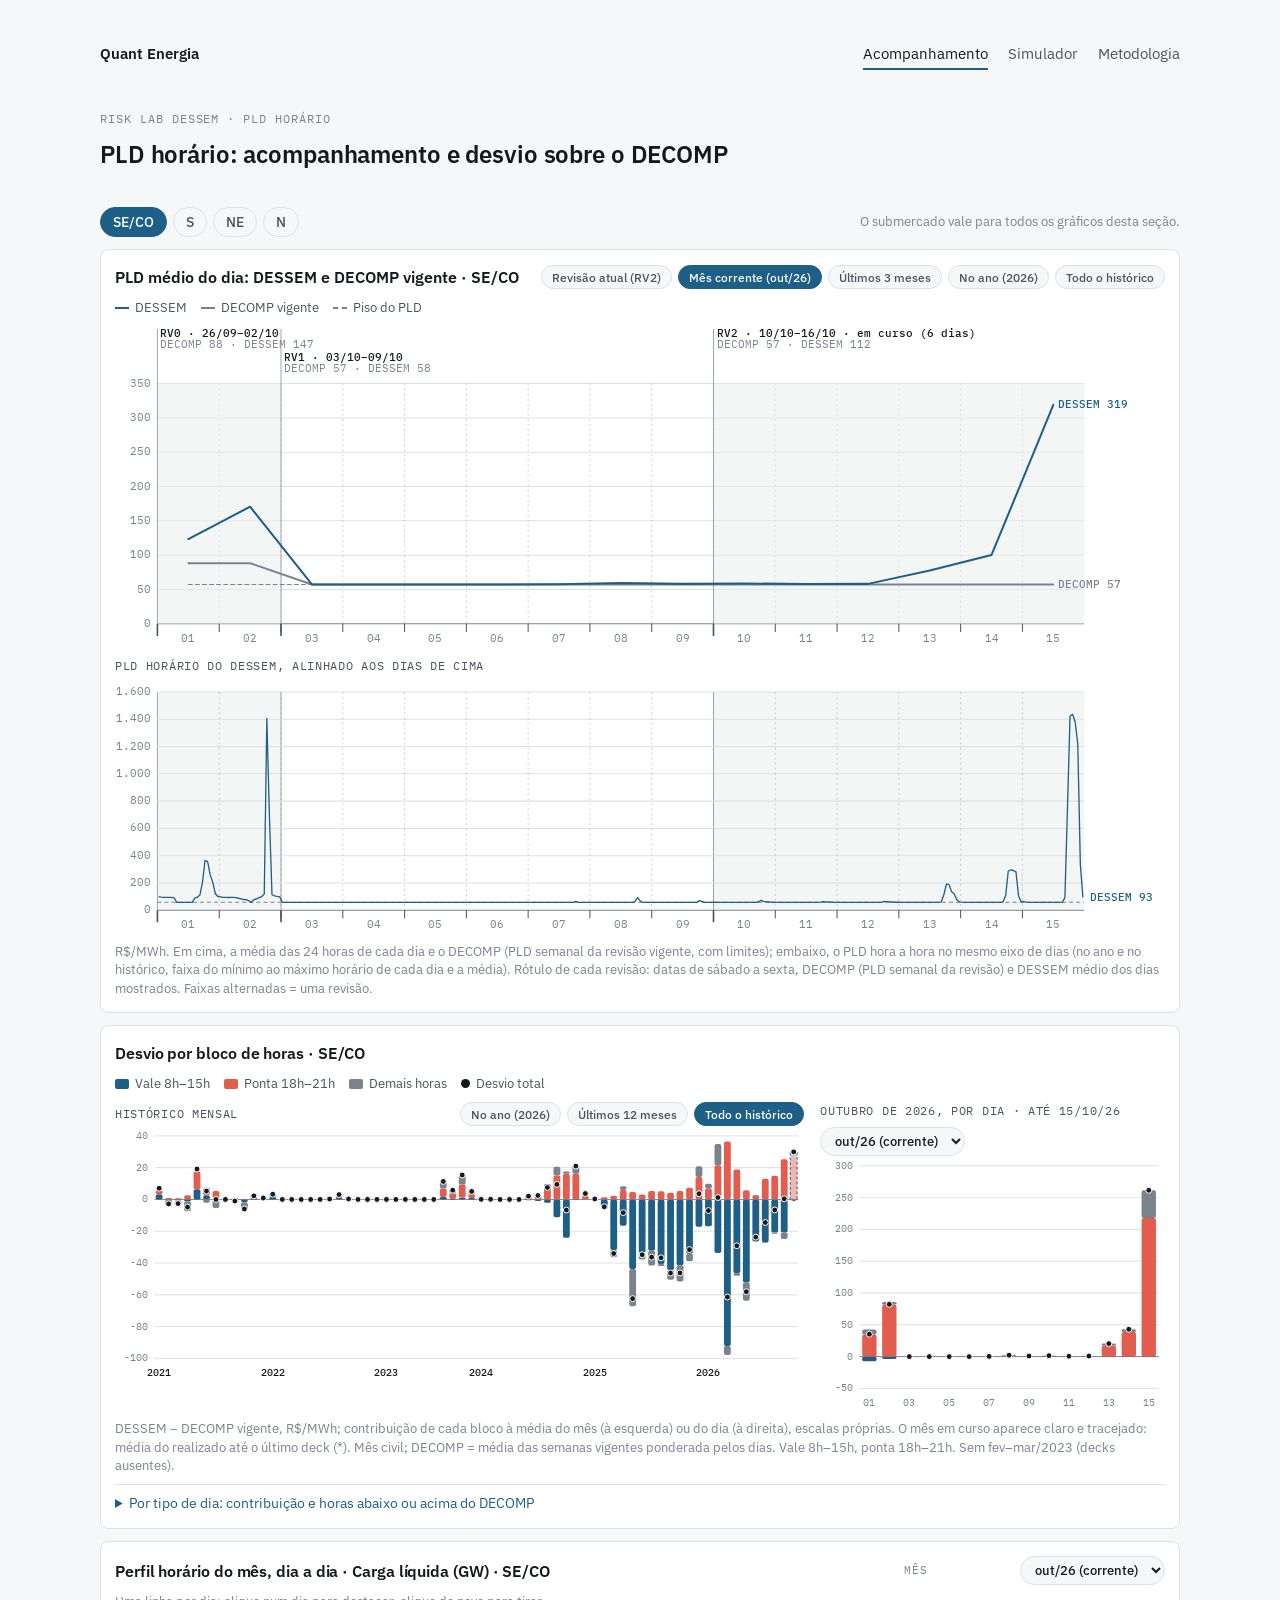
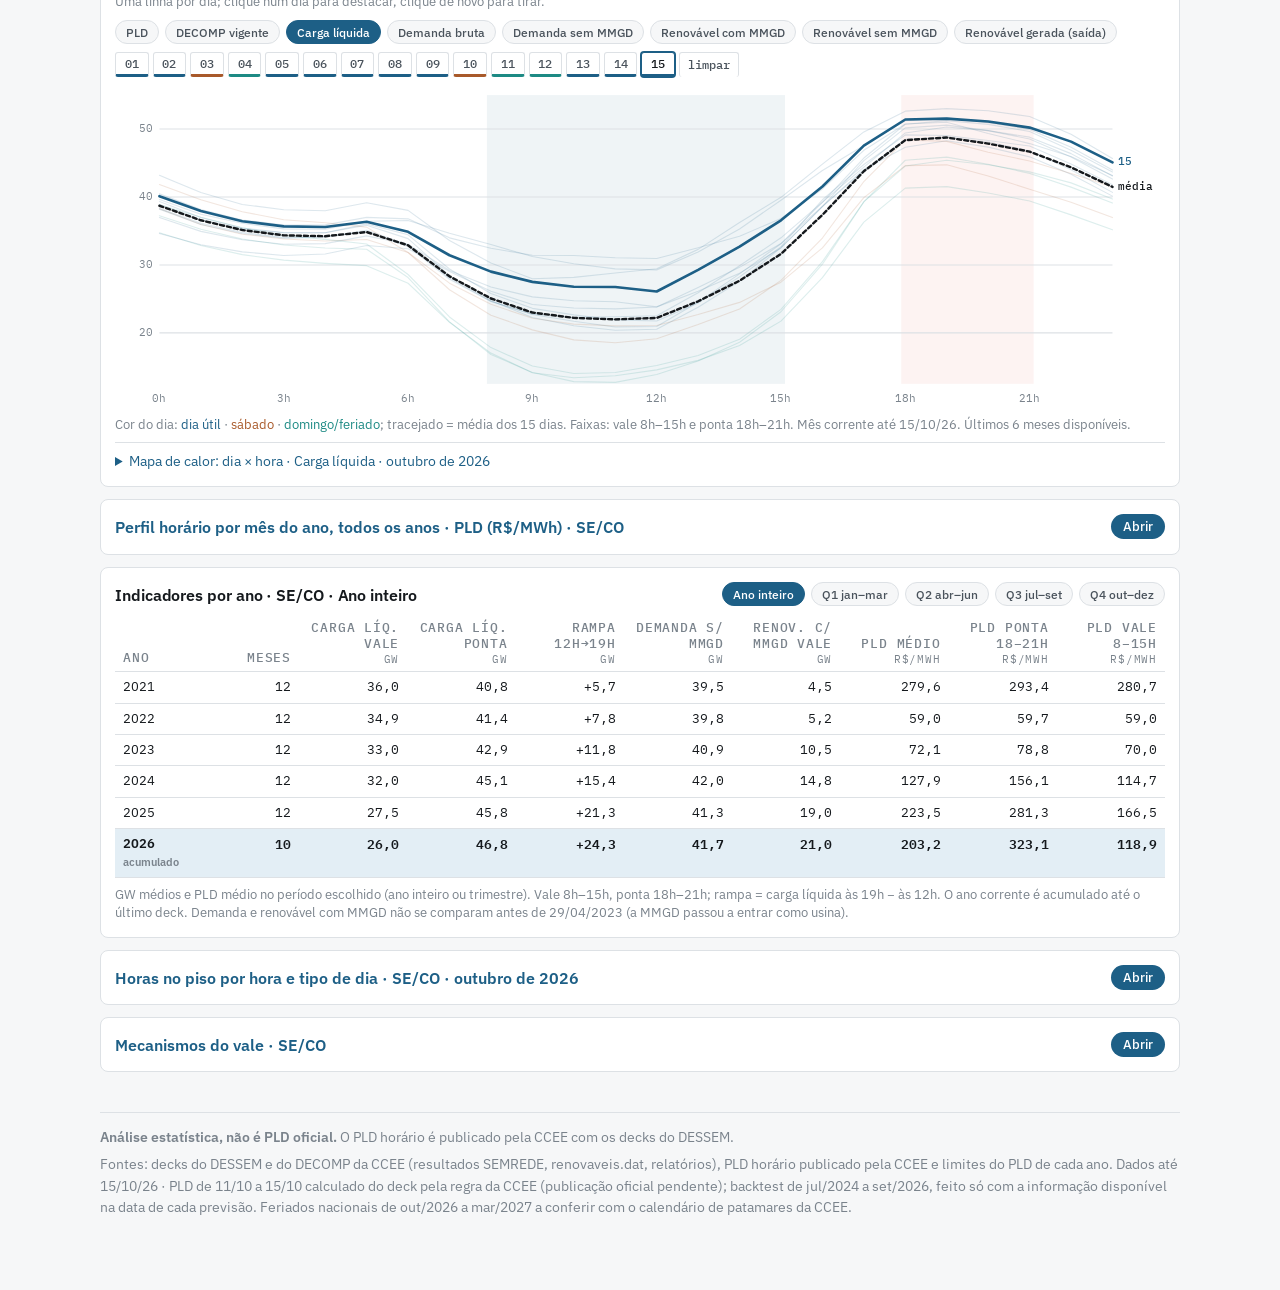
==== index.html @ acc5deb5 "Site do PLD horário: decks do DESSEM até 15/10/2026 Co-Authored-By: Claude Opus 5.5 <noreply@anthrop" ====
<!doctype html>
<html lang="pt-BR">
<head>
<meta charset="utf-8">
<meta name="viewport" content="width=device-width, initial-scale=1, viewport-fit=cover">
<title>PLD Horário: Acompanhamento</title>
<link rel="preconnect" href="https://fonts.googleapis.com">
<link rel="preconnect" href="https://fonts.gstatic.com" crossorigin>
<link rel="stylesheet" href="https://fonts.googleapis.com/css2?family=IBM+Plex+Sans:ital,wght@0,400;0,500;0,600;1,400&family=IBM+Plex+Mono:wght@400;500&display=swap">
<link rel="stylesheet" href="estilo.css">
<link rel="stylesheet" href="pagina.css">
</head>
<body>
<main>
  <nav class="nav" aria-label="Páginas">
    <a class="marca" href="./">Quant Energia</a>
    <a href="./" aria-current="page">Acompanhamento</a>
    <a href="simulador.html">Simulador</a>
    <a href="metodologia.html">Metodologia</a>
  </nav>

  <section class="hero" aria-labelledby="titulo">
    <span class="rotulo">Risk Lab DESSEM · PLD horário</span>
    <h1 id="titulo">PLD horário: acompanhamento e desvio sobre o DECOMP</h1>
  </section>

  <!-- ===================== ACOMPANHAMENTO ===================== -->
  <section id="acompanhamento" aria-labelledby="titulo">

    <div class="barra-abas">
      <div class="abas" id="abas-sub" role="group" aria-label="Submercado"></div>
      <span class="leg">O submercado vale para todos os gráficos desta seção.</span>
    </div>

    <div class="bloco">
      <div class="barra-abas"><div class="ttl" id="tt-nivel">PLD médio do dia: DESSEM e DECOMP vigente</div>
        <div class="abas miud" id="abas-nivel" role="group" aria-label="Período"></div></div>
      <div class="legenda-mini"><span><i class="l" style="border-color:var(--accent)"></i>DESSEM</span><span><i class="l" style="border-color:var(--ink-3)"></i>DECOMP vigente</span><span><i class="t" style="border-color:var(--ink-3)"></i>Piso do PLD</span></div>
      <svg id="g-nivel" viewBox="0 0 1040 320" role="img" aria-label="PLD médio diário do DESSEM e DECOMP vigente"></svg>
      <div class="mini-ttl"><span id="tt-nivel-hora">PLD horário do DESSEM, alinhado aos dias de cima</span></div>
      <svg id="g-nivel-hora" viewBox="0 0 1040 250" role="img" aria-label="PLD horário do DESSEM alinhado ao gráfico diário"></svg>
      <p class="leg">R$/MWh. Em cima, a média das 24 horas de cada dia e o DECOMP (PLD semanal da revisão vigente, com limites); embaixo, o PLD hora a hora no mesmo eixo de dias (no ano e no histórico, faixa do mínimo ao máximo horário de cada dia e a média). <span id="leg-nivel"></span></p>
    </div>

    <div class="bloco">
      <h3 class="ttl" id="tt-mes">Desvio por bloco de horas</h3>
      <div class="legenda-mini" id="leg-mes"></div>
      <div class="dois-tercos">
        <div><div class="barra-abas"><div class="mini-ttl"><span>Histórico mensal</span></div>
            <div class="abas miud" id="abas-hist" role="group" aria-label="Período do histórico"></div></div>
          <svg id="g-mes" viewBox="0 0 700 260" role="img" aria-label="Desvio mensal por bloco de horas"></svg></div>
        <div><div class="barra-abas"><div class="mini-ttl"><span id="tt-mes-dias">Mês, por dia</span></div>
            <select id="sel-mes-dias" class="sel-mes" aria-label="Mês do gráfico por dia"></select></div>
          <svg id="g-mes-dias" viewBox="0 0 350 260" role="img" aria-label="Desvio diário por bloco de horas no mês corrente"></svg></div>
      </div>
      <p class="leg">DESSEM − DECOMP vigente, R$/MWh; contribuição de cada bloco à média do mês (à esquerda) ou do dia (à direita), escalas próprias. O mês em curso aparece claro e tracejado: média do realizado até o último deck (*). Mês civil; DECOMP = média das semanas vigentes ponderada pelos dias. Vale 8h–15h, ponta 18h–21h. Sem fev–mar/2023 (decks ausentes).</p>
      <details class="det-bloco">
        <summary>Por tipo de dia: contribuição e horas abaixo ou acima do DECOMP</summary>
        <div class="barra-abas"><span class="ttl" id="tt-contrib">Desvio por faixa horária e tipo de dia</span>
          <div class="abas miud" id="abas-per-c" role="group" aria-label="Período"></div></div>
        <div class="grid2">
          <div><div class="mini-ttl"><span>Contribuição ao desvio médio, R$/MWh</span><b id="tot-c"></b></div>
            <svg id="g-contrib" viewBox="0 0 520 330" role="img" aria-label="Contribuição ao desvio por faixa e tipo de dia"></svg></div>
          <div><div class="mini-ttl"><span>Horas por dia abaixo e acima do DECOMP</span></div>
            <svg id="g-cont" viewBox="0 0 520 330" role="img" aria-label="Horas por dia abaixo e acima do DECOMP"></svg></div>
        </div>
        <div class="legenda-mini"><span><i style="background:var(--t-util)"></i>Dia útil</span><span><i style="background:var(--t-sab)"></i>Sábado</span><span><i style="background:var(--t-dom)"></i>Domingo/feriado</span><span>À direita: barra cheia = horas abaixo do DECOMP, parte escura = no piso; barra vazada = horas acima do DECOMP</span></div>
        <p class="leg">Contribuição = desvio médio da célula × peso das suas horas no período; a soma das células dá o desvio médio do período. Feriado = dia de semana sem patamar pesado no deck.</p>
      </details>
    </div>


    <div class="bloco" id="b-perfil-dia">
      <div class="barra-abas"><h3 class="ttl" id="tt-pdia">Perfil horário do mês, dia a dia</h3>
        <div class="controles"><div class="lin"><span>Mês</span><select id="sel-mes-pdia" class="sel-mes" aria-label="Mês do perfil dia a dia"></select></div></div></div>
      <div class="barra-abas"><span class="leg">Uma linha por dia; clique num dia para destacar, clique de novo para tirar.</span>
        <div class="abas miud" id="abas-var-dia" role="group" aria-label="Variável"></div></div>
      <div class="dias-leg" id="leg-pdia" role="group" aria-label="Dias do mês"></div>
      <svg id="g-pdia" viewBox="0 0 1040 320" role="img" aria-label="Perfil horário de cada dia do mês"></svg>
      <p class="leg" id="leg-pdia-nota"></p>
      <details class="det-bloco" id="det-calor">
        <summary id="tt-calor">Mapa de calor: dia × hora</summary>
        <div class="rolagem"><svg id="g-calor" viewBox="0 0 1040 560" role="img" aria-label="Mapa de calor do mês selecionado, por dia e hora"></svg></div>
        <p class="leg" id="leg-calor"></p>
      </details>
    </div>

    <details class="bloco" id="b-perfil">
      <summary class="ttl" id="tt-perfil">Perfil horário por mês do ano, todos os anos</summary>
      <div class="barra-abas"><div class="abas miud" id="abas-visao" role="group" aria-label="Visão dos painéis"></div>
        <div class="abas miud" id="abas-var" role="group" aria-label="Variável"></div></div>
      <span class="leg" id="sub-perfil">Um painel por mês, uma linha por ano, escala comum a todos os painéis.</span>
      <div class="legenda-mini" id="leg-perfil"></div>
      <div class="grid4" id="g-perfil"></div>
      <p class="aviso-q" id="aviso-perfil"></p>
      <p class="leg" id="leg-perfil-nota"></p>
    </details>

    <div class="bloco">
      <div class="barra-abas"><h3 class="ttl" id="tt-ind">Indicadores por ano</h3>
        <div class="abas miud" id="abas-per-ind" role="group" aria-label="Período dos indicadores"></div></div>
      <table id="t-ind" class="compacta ind"><thead><tr><th>Ano</th><th class="n">Meses</th><th class="n">Carga líq. vale<small>GW</small></th><th class="n">Carga líq. ponta<small>GW</small></th><th class="n">Rampa 12h→19h<small>GW</small></th><th class="n">Demanda s/ MMGD<small>GW</small></th><th class="n">Renov. c/ MMGD vale<small>GW</small></th><th class="n">PLD médio<small>R$/MWh</small></th><th class="n">PLD ponta 18–21h<small>R$/MWh</small></th><th class="n">PLD vale 8–15h<small>R$/MWh</small></th></tr></thead><tbody></tbody></table>
      <p class="leg">GW médios e PLD médio no período escolhido (ano inteiro ou trimestre). Vale 8h–15h, ponta 18h–21h; rampa = carga líquida às 19h − às 12h. O ano corrente é acumulado até o último deck. Demanda e renovável com MMGD não se comparam antes de 29/04/2023 (a MMGD passou a entrar como usina).</p>
    </div>

    <details class="bloco">
      <summary class="ttl" id="tt-hora">Horas no piso por hora e tipo de dia</summary>
      <div class="barra-abas"><span></span>
        <div class="abas miud" id="abas-medida" role="group" aria-label="Medida"></div></div>
      <div class="controles"><div class="lin"><span>Mês</span><div class="abas miud" id="abas-mes-h" role="group" aria-label="Mês"></div></div></div>
      <div class="legenda-mini"><span><i class="l" style="border-color:var(--t-util)"></i>Dia útil</span><span><i class="l" style="border-color:var(--t-sab)"></i>Sábado</span><span><i class="l" style="border-color:var(--t-dom)"></i>Domingo/feriado</span></div>
      <svg id="g-hora" viewBox="0 0 1040 240" role="img" aria-label="Percentual das horas no piso por hora do dia"></svg>
      <div class="mini-ttl"><span id="tt-sem-hora">Por semana operativa (revisão do DECOMP) do mês selecionado</span></div>
      <div class="grid4" id="g-semanas"></div>
      <p class="leg">% das horas de cada hora do dia em que o PLD ficou no piso (ou abaixo do DECOMP vigente), por tipo de dia. Semana operativa de sábado a sexta; RV = revisão do DECOMP vigente na semana.</p>
    </details>

    <details class="bloco" id="mecanismos">
      <summary class="ttl" id="s-mec">Mecanismos do vale · SE/CO</summary>
      <p class="sub">Por que o vale vai ao piso: quando a hidráulica necessária encosta na mínima, ou quando o SE se acopla ao Norte na cheia de Belo Monte.</p>
    <div class="grid2">
      <div class="bloco"><div class="ttl">Folga hidráulica no vale do dia útil (SIN)</div>
        <div class="legenda-mini"><span><i class="l" style="border-color:var(--accent)"></i>Hidráulica necessária</span><span><i class="l" style="border-color:var(--v1)"></i>Hidráulica mínima revelada</span><span><i style="background:color-mix(in srgb, var(--ink-3) 45%, transparent)"></i>Renovável cortada</span></div>
        <svg id="g-folga" viewBox="0 0 520 240" role="img" aria-label="Hidráulica necessária e mínima revelada"></svg>
        <p class="leg">GW médios, 8h–15h. Necessária = demanda − renovável prevista − térmica mínima. Mínima revelada = hidráulica do DESSEM nos dias com o vale todo no piso (resultado do modelo). Quando as linhas se encostam, o vale vai ao piso e sobra renovável cortada.</p></div>
      <div class="bloco"><div class="ttl">Acoplamento SE–Norte e Belo Monte</div>
        <div class="legenda-mini"><span><i style="background:color-mix(in srgb, var(--accent) 30%, transparent)"></i>% dos dias úteis com SE acoplado ao N no vale</span><span><i class="l" style="border-color:var(--v1)"></i>Valor da água de Belo Monte</span></div>
        <svg id="g-acopl" viewBox="0 0 520 240" role="img" aria-label="Acoplamento SE-Norte e valor da água de Belo Monte"></svg>
        <p class="leg">Na cheia do Xingu a água de Belo Monte perde valor; se o SE está acoplado ao Norte, o vale do SE vai ao piso (mar/2026). Valor da água a partir de abr/2025 (formato anterior do deck não lido).</p></div>
    </div>
    </details>
  </section>



  <div class="aviso">
    <p><strong>Análise estatística, não é PLD oficial.</strong> O PLD horário é publicado pela CCEE com os decks do DESSEM.</p>
    <p id="fontes"></p>
  </div>
</main>
<div class="dica" id="dica" hidden></div>

<script src="dados.js" charset="utf-8"></script>
<script src="app.js" charset="utf-8"></script>
</body>
</html>
---- estilo.css ----
/* Padrão visual do Quant Energia: valores copiados de quant-energia-app/web/bandeiras/estilo.css em 2026-10-11
   (cópia de valores, sem dependência de código — D033). Manter em sincronia manualmente. */
/* Layout: memo de uma coluna (~70ch) com blocos de dados que alargam até 1080px; faixa de bandeiras rola na horizontal dentro do próprio bloco */
:root {
  --bg: #f6f7f8;
  --surface: #ffffff;
  --ink: #15191d;
  --ink-2: #4a535c;
  --ink-3: #7a838c;
  --rule: #dde1e5;
  --accent: #1d5f86;
  --accent-soft: #e3eef5;
  --vd: #2e9e5b; --am: #f2c230; --v1: #e35d4f; --v2: #9e1b1b; --vazio: #eceeef;
  --on-flag: #ffffff; --on-am: #15191d;
  --bar-modelo: #1d5f86; --bar-pers: #b8c0c8; --bar-saz: #8a949e; --bar-oraculo: #15191d;
  --f-display: "IBM Plex Sans", "Helvetica Neue", Arial, sans-serif;
  --f-body: "IBM Plex Sans", "Helvetica Neue", Arial, sans-serif;
  --f-data: "IBM Plex Mono", ui-monospace, "SF Mono", Menlo, monospace;
  color-scheme: light;
}
@media (prefers-color-scheme: dark) {
  :root:not([data-theme="light"]) {
    --bg: #111518; --surface: #181d21; --ink: #e8ecef; --ink-2: #aab3bb; --ink-3: #7d8790;
    --rule: #2a3137; --accent: #6fb0d8; --accent-soft: #1b2a34; --vazio: #22292e;
    --bar-modelo: #6fb0d8; --bar-pers: #48525b; --bar-saz: #6b7680; --bar-oraculo: #e8ecef;
    color-scheme: dark;
  }
}
:root[data-theme="dark"] {
  --bg: #111518; --surface: #181d21; --ink: #e8ecef; --ink-2: #aab3bb; --ink-3: #7d8790;
  --rule: #2a3137; --accent: #6fb0d8; --accent-soft: #1b2a34; --vazio: #22292e;
  --bar-modelo: #6fb0d8; --bar-pers: #48525b; --bar-saz: #6b7680; --bar-oraculo: #e8ecef;
  color-scheme: dark;
}
* { box-sizing: border-box; }
body { background: var(--bg); color: var(--ink); font-family: var(--f-body); font-size: 17px; line-height: 1.55; padding-inline: 20px; padding-block: 40px 72px; }
main { max-width: 1080px; margin-inline: auto; display: grid; gap: 56px; }
.texto { max-width: 70ch; }
section { display: grid; gap: 18px; min-width: 0; }
h1, h2, h3 { font-family: var(--f-display); text-wrap: balance; margin: 0; letter-spacing: -0.005em; }
h1 { font-size: clamp(2rem, 5vw, 3rem); font-weight: 600; line-height: 1.05; }
h2 { font-size: 1.55rem; font-weight: 600; }
h3 { font-size: 1.1rem; font-weight: 600; }
p { margin: 0; }
.rotulo { font-family: var(--f-data); font-size: 0.75rem; letter-spacing: 0.08em; text-transform: uppercase; color: var(--ink-3); }
.lead { font-size: 1.2rem; color: var(--ink-2); max-width: 62ch; }
header { display: grid; gap: 14px; padding-bottom: 28px; border-bottom: 1px solid var(--rule); }
.num { font-family: var(--f-data); font-variant-numeric: tabular-nums; }
strong { font-weight: 600; }

/* Veredito */
.veredito { display: grid; grid-template-columns: repeat(auto-fit, minmax(280px, 1fr)); gap: 16px; }
.cartao { background: var(--surface); border: 1px solid var(--rule); border-radius: 6px; padding: 22px; display: grid; gap: 10px; align-content: start; min-width: 0; }
.cartao .cifra { font-family: var(--f-display); font-weight: 600; font-size: 2.6rem; line-height: 1; }
.cartao .cifra small { font-size: 1rem; font-weight: 500; color: var(--ink-3); }
.selo { justify-self: start; font-family: var(--f-data); font-size: 0.75rem; letter-spacing: 0.06em; text-transform: uppercase; padding: 3px 9px; border-radius: 3px; }
.selo.usar { background: var(--accent-soft); color: var(--accent); }
.selo.cenario { background: var(--vazio); color: var(--ink-2); }

/* Fluxo */
.fluxo { display: grid; grid-template-columns: repeat(auto-fit, minmax(200px, 1fr)); gap: 0; border: 1px solid var(--rule); border-radius: 6px; background: var(--surface); overflow: hidden; }
.passo { padding: 18px; display: grid; gap: 6px; align-content: start; border-right: 1px solid var(--rule); min-width: 0; }
.passo:last-child { border-right: 0; }
.passo .n { font-family: var(--f-data); color: var(--accent); font-size: 0.85rem; }
.passo p { font-size: 0.95rem; color: var(--ink-2); }
@media (max-width: 860px) { .passo { border-right: 0; border-bottom: 1px solid var(--rule); } .passo:last-child { border-bottom: 0; } }

/* Gráfico */
.grafico { background: var(--surface); border: 1px solid var(--rule); border-radius: 6px; padding: 18px 18px 10px; position: relative; min-width: 0; }
.legenda { display: flex; flex-wrap: wrap; gap: 6px 18px; font-size: 0.9rem; color: var(--ink-2); margin-bottom: 8px; }
.legenda span { display: inline-flex; align-items: center; gap: 7px; }
.legenda i { width: 12px; height: 12px; border-radius: 2px; display: inline-block; }
.legenda i.linha { height: 0; border-top: 2px dashed var(--bar-oraculo); width: 18px; border-radius: 0; }
svg text { font-family: var(--f-data); font-size: 11px; fill: var(--ink-3); }
svg .valor { fill: var(--ink-2); font-size: 10.5px; }
.dica { position: absolute; pointer-events: none; background: var(--ink); color: var(--bg); font-size: 0.85rem; padding: 7px 10px; border-radius: 4px; white-space: nowrap; transform: translate(-50%, -110%); }
details { font-size: 0.95rem; }
summary { cursor: pointer; color: var(--accent); }
summary:focus-visible, a:focus-visible { outline: 2px solid var(--accent); outline-offset: 2px; }

/* Tabelas */
.rolagem { overflow-x: auto; min-width: 0; }
table { border-collapse: collapse; width: 100%; font-size: 0.95rem; background: var(--surface); }
th, td { text-align: left; padding: 9px 12px; border-bottom: 1px solid var(--rule); vertical-align: top; }
th { font-family: var(--f-data); font-size: 0.72rem; letter-spacing: 0.06em; text-transform: uppercase; color: var(--ink-3); font-weight: 500; }
td.n, th.n { text-align: right; font-family: var(--f-data); font-variant-numeric: tabular-nums; }
tr.destaque td { font-weight: 600; }

/* Faixa de bandeiras */
.faixa { display: grid; gap: 20px; width: max-content; min-width: 100%; }
.deck { display: grid; gap: 3px; }
.deck .titulo { grid-column: 1 / -1; font-family: var(--f-display); font-weight: 600; font-size: 0.98rem; padding-bottom: 2px; }
.deck .titulo span { position: sticky; left: 0; }
.deck .lin { font-size: 0.8rem; color: var(--ink-2); align-self: center; }
.fixo { position: sticky; left: 0; background: var(--bg); z-index: 1; height: 100%; display: flex; align-items: center; }
.cel.ano, .meses .ano { box-shadow: -3px 0 0 0 var(--ink-3); }
.cel { height: 30px; border-radius: 2px; display: grid; place-items: center; font-family: var(--f-data); font-size: 0.72rem; background: var(--vazio); color: var(--on-flag); position: relative; }
.cel.Verde { background: var(--vd); } .cel.Amarela { background: var(--am); color: var(--on-am); }
.cel.V1 { background: var(--v1); } .cel.V2 { background: var(--v2); }
.cel.erro::after { content: "✗"; position: absolute; top: 1px; right: 4px; font-size: 0.7rem; }
.meses { display: grid; gap: 3px; font-family: var(--f-data); font-size: 0.72rem; color: var(--ink-3); text-align: center; position: sticky; top: env(safe-area-inset-top, 0px); }
.anos { display: flex; flex-wrap: wrap; gap: 0; justify-self: start; border: 1px solid var(--rule); border-radius: 6px; overflow: hidden; background: var(--surface); }
.anos button { font: 500 0.9rem var(--f-body); color: var(--ink-2); background: transparent; border: 0; border-right: 1px solid var(--rule); padding: 8px 16px; cursor: pointer; }
.anos button:last-child { border-right: 0; }
.anos button[aria-pressed="true"] { background: var(--accent); color: var(--surface); }
.anos button:focus-visible { outline: 2px solid var(--accent); outline-offset: -2px; }
.chaves { display: flex; flex-wrap: wrap; gap: 6px 16px; font-size: 0.85rem; color: var(--ink-2); }
.chaves span { display: inline-flex; align-items: center; gap: 6px; }
.chaves b { width: 14px; height: 14px; border-radius: 2px; display: inline-block; }

figure { margin: 0; display: grid; gap: 8px; min-width: 0; }
figure img { width: 100%; border: 1px solid var(--rule); border-radius: 6px; background: #fcfcfb; }
figcaption { font-size: 0.9rem; color: var(--ink-3); max-width: 80ch; }

.lista { display: grid; gap: 12px; padding: 0; margin: 0; list-style: none; }
.lista li { display: grid; grid-template-columns: 9.5rem 1fr; gap: 14px; padding-bottom: 12px; border-bottom: 1px solid var(--rule); }
.lista li:last-child { border-bottom: 0; }
.tag { font-family: var(--f-data); font-size: 0.72rem; letter-spacing: 0.05em; text-transform: uppercase; color: var(--ink-3); padding-top: 3px; }
@media (max-width: 560px) { .lista li { grid-template-columns: 1fr; gap: 4px; } body { font-size: 16px; } }
.formula { font-family: var(--f-data); background: var(--surface); border: 1px solid var(--rule); border-radius: 6px; padding: 14px 16px; font-size: 0.95rem; overflow-x: auto; }
ol.passos { margin: 0; padding-left: 1.3rem; display: grid; gap: 10px; }
footer { color: var(--ink-3); font-size: 0.85rem; border-top: 1px solid var(--rule); padding-top: 16px; }

/* Navegação entre as páginas */
.nav { display: flex; flex-wrap: wrap; gap: 6px 20px; align-items: baseline; font-size: 0.95rem; }
.nav .marca { font-family: var(--f-display); font-weight: 600; margin-right: auto; }
.nav a { color: var(--ink-2); text-decoration: none; padding-block: 2px; border-bottom: 2px solid transparent; }
.nav a:hover { color: var(--ink); }
.nav a[aria-current="page"] { color: var(--ink); border-bottom-color: var(--accent); }

/* Página de metodologia */
.indice { display: flex; flex-wrap: wrap; gap: 6px 14px; font-size: 0.92rem; }
.indice a { color: var(--accent); }
.eq { font-family: var(--f-data); background: var(--surface); border: 1px solid var(--rule); border-left: 3px solid var(--accent); border-radius: 4px; padding: 12px 16px; font-size: 0.92rem; line-height: 1.7; overflow-x: auto; }
.eq var { font-style: italic; }
.nota { font-size: 0.92rem; color: var(--ink-2); background: var(--accent-soft); border-radius: 4px; padding: 12px 16px; }
.passo-det { display: grid; grid-template-columns: 3.2rem 1fr; gap: 6px 16px; padding-block: 18px; border-top: 1px solid var(--rule); }
.passo-det > .n { font-family: var(--f-display); font-weight: 600; font-size: 1.9rem; color: var(--accent); line-height: 1; }
.passo-det > div { display: grid; gap: 10px; min-width: 0; }
@media (max-width: 560px) { .passo-det { grid-template-columns: 1fr; } }
code { font-family: var(--f-data); font-size: 0.88em; background: var(--vazio); padding: 1px 5px; border-radius: 3px; }
dl.glossario { display: grid; grid-template-columns: max-content 1fr; gap: 8px 18px; margin: 0; }
dl.glossario dt { font-family: var(--f-data); font-size: 0.85rem; font-weight: 500; padding-top: 2px; }
dl.glossario dd { margin: 0; color: var(--ink-2); }
@media (max-width: 560px) { dl.glossario { grid-template-columns: 1fr; } dl.glossario dd { padding-bottom: 6px; } }
.status { font-family: var(--f-data); font-size: 0.72rem; text-transform: uppercase; letter-spacing: 0.05em; white-space: nowrap; }
.status.ok { color: var(--accent); } .status.teste { color: var(--ink-3); }

/* na aplicação, a marca é link para a página inicial */
.nav a.marca { color: var(--ink); border-bottom: 0; }
---- pagina.css ----
/* Estilo das páginas do PLD horário (acompanhamento, simulador, metodologia), sobre estilo.css do Quant Energia */
/* Layout: painel de produto no padrão das bandeiras — acompanhamento das variáveis primeiro, depois mecanismos, simulador e desempenho; blocos em largura total (máx. 1080px) */
:root {
  --b-vale: var(--accent); --b-ponta: var(--v1); --b-demais: var(--ink-3);
  --t-util: var(--accent); --t-sab: #a8592a; --t-dom: #1d8a84;
  --a2021: #c3c9cf; --a2022: #98a1a9; --a2023: #a8592a; --a2024: #1d8a84; --a2025: #e35d4f; --a2026: #1d5f86; --a2027: #15191d;
  --faixa-proj: color-mix(in srgb, var(--accent) 16%, transparent);
  --sombra-vale: color-mix(in srgb, var(--accent) 7%, transparent); --sombra-ponta: color-mix(in srgb, var(--v1) 7%, transparent); --sombra-ponta-forte: color-mix(in srgb, var(--v1) 16%, transparent); --sombra-vale-forte: color-mix(in srgb, var(--accent) 13%, transparent);
}
@media (prefers-color-scheme: dark) { :root:not([data-theme="light"]) { --t-sab: #e3a06c; --t-dom: #5ccac3; --a2021: #48525b; --a2022: #6b7680; --a2023: #e3a06c; --a2024: #5ccac3; --a2025: #f08a7e; --a2026: #6fb0d8; --a2027: #e8ecef; } }
:root[data-theme="dark"] { --t-sab: #e3a06c; --t-dom: #5ccac3; --a2021: #48525b; --a2022: #6b7680; --a2023: #e3a06c; --a2024: #5ccac3; --a2025: #f08a7e; --a2026: #6fb0d8; --a2027: #e8ecef; }
body { margin: 0; }
[hidden] { display: none !important; }
main { gap: 40px; }
section { gap: 12px; }
.hero { display: grid; gap: 14px; }
.hero h1, h2 { font-size: 1.5rem; }
h3.ttl { margin: 0; }
.meta { display: flex; flex-wrap: wrap; gap: 6px 18px; font-family: var(--f-data); font-size: 0.8rem; color: var(--ink-3); }
.meta .atualizado { margin-left: auto; }
.bloco { background: var(--surface); border: 1px solid var(--rule); border-radius: 8px; padding: 14px; display: grid; gap: 8px; min-width: 0; align-content: start; }
.sim-topo { display: grid; grid-template-columns: minmax(0, 230px) minmax(0, 1fr); gap: 16px; align-items: start; }
@media (max-width: 760px) { .sim-topo { grid-template-columns: 1fr; } }
.sim-nums { display: grid; gap: 10px; }
.sim-nums .tile { padding: 12px; }
.sim-nums .tile .v { font-size: 1.9rem; }
table.compacta th, table.compacta td { padding: 5px 8px; font-size: 0.82rem; }
table.compacta th small { display: block; color: var(--ink-3); font-weight: 400; }
.regua-cel { text-align: left !important; }
.det-tab summary { cursor: pointer; font-size: 0.8rem; color: var(--accent); margin-top: 6px; }
.grid3 { display: grid; grid-template-columns: repeat(auto-fit, minmax(min(100%, 300px), 1fr)); gap: 12px 16px; }
.grid2 { display: grid; grid-template-columns: repeat(auto-fit, minmax(min(100%, 420px), 1fr)); gap: 16px; }
.grid4 { display: grid; grid-template-columns: repeat(auto-fit, minmax(min(100%, 240px), 1fr)); gap: 12px; }
.ttl { font-family: var(--f-display); font-weight: 600; font-size: 1.02rem; }
.sub { font-size: 0.95rem; color: var(--ink-2); max-width: 78ch; }
.leg { font-size: 0.8rem; line-height: 1.45; color: var(--ink-3); margin: 0; }
.aviso-q { font-size: 0.8rem; color: var(--v1); margin: 0; }
svg { display: block; width: 100%; height: auto; overflow: visible; }
svg text { font-family: var(--f-data); font-size: 10.5px; fill: var(--ink-3); }
svg .forte { fill: var(--ink); font-weight: 500; }
.legenda-mini { display: flex; flex-wrap: wrap; gap: 4px 14px; font-size: 0.8rem; color: var(--ink-2); }
.legenda-mini span { display: inline-flex; align-items: center; gap: 6px; }
.legenda-mini i { display: inline-block; width: 14px; height: 10px; border-radius: 2px; }
.legenda-mini i.l { height: 0; border-top: 2px solid; border-radius: 0; }
.legenda-mini i.t { height: 0; border-top: 2px dashed; border-radius: 0; }
.legenda-mini i.p { width: 9px; height: 9px; border-radius: 50%; }
.abas { display: flex; flex-wrap: wrap; gap: 6px; }
.abas button { font: 500 0.85rem var(--f-body); color: var(--ink-2); background: var(--bg); border: 1px solid var(--rule); border-radius: 999px; padding: 5px 12px; cursor: pointer; }
.abas button[aria-pressed="true"] { background: var(--accent); border-color: var(--accent); color: var(--surface); }
.abas button:focus-visible, .painel input:focus-visible, .btn-sec:focus-visible { outline: 2px solid var(--accent); outline-offset: 2px; }
.abas.miud button { font-size: 0.78rem; padding: 3px 10px; }
.controles { display: grid; gap: 8px; }
.controles .lin { display: flex; flex-wrap: wrap; gap: 6px 12px; align-items: center; }
.controles .lin > span { font-family: var(--f-data); font-size: 0.68rem; letter-spacing: 0.07em; text-transform: uppercase; color: var(--ink-3); min-width: 6.5rem; }
.barra-abas { display: flex; flex-wrap: wrap; justify-content: space-between; align-items: center; gap: 8px; }
.tiles { display: grid; grid-template-columns: repeat(auto-fit, minmax(190px, 1fr)); gap: 12px; }
.tile { background: var(--surface); border: 1px solid var(--rule); border-radius: 8px; padding: 16px; display: grid; gap: 4px; align-content: start; }
.tile .v { font-family: var(--f-display); font-weight: 600; font-size: 2.2rem; line-height: 1; font-variant-numeric: tabular-nums; }
.tile .d { font-size: 0.88rem; color: var(--ink-2); }
.dica { position: fixed; pointer-events: none; z-index: 10; background: var(--ink); color: var(--bg); font-size: 0.82rem; line-height: 1.4; padding: 7px 10px; border-radius: 4px; max-width: 320px; transform: translate(12px, 12px); }
.aviso { font-size: 0.85rem; color: var(--ink-3); border-top: 1px solid var(--rule); padding-top: 14px; display: grid; gap: 6px; }
.mini-ttl { font-family: var(--f-data); font-size: 0.72rem; letter-spacing: 0.06em; text-transform: uppercase; color: var(--ink-2); display: flex; justify-content: space-between; gap: 6px; }
.mini-ttl b { color: var(--ink); font-weight: 500; }
td.n, th.n { white-space: nowrap; }
tr.destaque td { background: var(--accent-soft); }
details.bloco > summary { cursor: pointer; list-style: none; display: flex; justify-content: space-between; align-items: center; gap: 8px; }
details.bloco > summary::-webkit-details-marker { display: none; }
details.bloco > summary::after { content: "Abrir"; font: 500 0.8rem var(--f-body); color: var(--surface); background: var(--accent); border-radius: 999px; padding: 4px 12px; }
details.bloco[open] > summary::after { content: "Fechar"; }
details.bloco > summary:focus-visible { outline: 2px solid var(--accent); outline-offset: 2px; }
.sel-mes { font: 500 0.8rem var(--f-body); color: var(--ink); background: var(--bg); border: 1px solid var(--rule); border-radius: 999px; padding: 4px 10px; }
.sel-mes:focus-visible { outline: 2px solid var(--accent); outline-offset: 2px; }
.dois-tercos { display: grid; grid-template-columns: minmax(0, 2fr) minmax(0, 1fr); gap: 16px; align-items: start; }
@media (max-width: 760px) { .dois-tercos { grid-template-columns: 1fr; } }
.sec-titulo { display: grid; gap: 4px; padding-top: 8px; border-top: 2px solid var(--ink); }

/* painel dos seis meses */
.painel { display: grid; gap: 6px 8px; align-items: center; width: max-content; min-width: 100%; }
.painel .rp { font-size: 0.8rem; color: var(--ink-2); position: sticky; left: 0; background: var(--surface); z-index: 1; height: 100%; display: flex; align-items: center; padding-right: 8px; }
.painel .rp { flex-direction: column; align-items: flex-start; justify-content: center; }
.painel .rp small { display: block; font-size: 0.68rem; color: var(--ink-3); }
.painel .btit { grid-column: 1 / -1; display: flex; align-items: center; justify-content: space-between; gap: 8px; font-family: var(--f-data); font-size: 0.68rem; letter-spacing: 0.07em; text-transform: uppercase; color: var(--ink-2); padding-block: 2px 4px; }
.painel .sep { grid-column: 1 / -1; height: 1px; background: var(--rule); margin-block: 6px 2px; }
.painel .mcab { display: grid; gap: 2px; text-align: center; }
.painel .mcab b { font-family: var(--f-display); font-weight: 600; font-size: 1.15rem; }
.painel .mcab span { font-family: var(--f-data); font-size: 0.68rem; color: var(--ink-3); }
.painel input { width: 100%; font: 500 0.95rem var(--f-data); font-variant-numeric: tabular-nums; text-align: center; padding: 6px 4px; border: 1px solid var(--rule); border-radius: 4px; background: var(--bg); color: var(--ink); }
#t-prem input { width: 5.5rem; font: 500 0.88rem var(--f-data); font-variant-numeric: tabular-nums; text-align: right; padding: 4px 6px; border: 1px solid var(--rule); border-radius: 4px; background: var(--bg); color: var(--ink); }
.sens { margin: 10px 0 4px; padding: 10px 12px; border: 1px solid var(--rule); border-radius: 6px; display: grid; gap: 6px; }
.sens input { width: 5rem; font: 500 0.9rem var(--f-data); text-align: right; padding: 4px 6px; border: 1px solid var(--accent); border-radius: 4px; background: var(--bg); color: var(--ink); }
.sens small { color: var(--ink-3); font-size: 0.75rem; }
.regua { display: flex; flex-wrap: wrap; gap: 6px; }
.regua span { display: grid; gap: 2px; min-width: 76px; padding: 6px 8px; border: 1px solid var(--rule); border-radius: 4px; font: 500 0.95rem var(--f-data); font-variant-numeric: tabular-nums; text-align: center; }
.regua span b { font-size: 0.68rem; color: var(--ink-3); font-weight: 500; }
.regua span[data-q] { cursor: pointer; }
.regua span.sel { border-color: var(--accent); box-shadow: 0 0 0 1px var(--accent); }
#t-prem td:first-child { min-width: 230px; }
#t-prem input.editado { border-color: var(--accent); box-shadow: 0 0 0 1px var(--accent); }
#t-prem input:focus-visible { outline: 2px solid var(--accent); outline-offset: 2px; }
.painel .val { text-align: center; font-family: var(--f-data); font-variant-numeric: tabular-nums; font-size: 0.85rem; }
.painel .val.grande { font-family: var(--f-display); font-weight: 600; font-size: 1.3rem; }
.painel .val small { display: block; font-size: 0.68rem; color: var(--ink-3); }
.dir { justify-self: stretch; text-align: center; border-radius: 4px; padding: 7px 6px; font-family: var(--f-display); font-weight: 600; font-size: 0.95rem; display: grid; gap: 1px; }
.dir small { font-family: var(--f-data); font-weight: 400; font-size: 0.68rem; }
.dir.desconto { background: var(--accent-soft); color: var(--accent); }
.dir.premio { background: color-mix(in srgb, var(--v1) 14%, transparent); color: var(--v1); }
.dir.neutro { background: var(--vazio); color: var(--ink-2); }
.barra { height: 8px; border-radius: 4px; background: var(--vazio); overflow: hidden; }
.barra i { display: block; height: 100%; background: var(--accent); }
.btn-sec { font: 500 0.8rem var(--f-body); color: var(--accent); background: transparent; border: 0; padding: 0; cursor: pointer; text-transform: none; letter-spacing: 0; }

/* etiquetas clicáveis com os valores atuais (acompanhamento da ponta, D064) */
.chips { display: flex; flex-wrap: wrap; gap: 8px; }
.chips button { display: grid; gap: 1px; text-align: left; padding: 6px 10px; border: 1px solid var(--rule); border-left: 3px solid var(--c, var(--ink-3)); border-radius: 4px; background: var(--surface); color: var(--ink); font: 500 1rem var(--f-data); font-variant-numeric: tabular-nums; cursor: pointer; }
.chips button small { font: 500 0.68rem var(--f-data); letter-spacing: 0.04em; text-transform: uppercase; color: var(--ink-3); }
.chips button[aria-pressed="true"] { border-color: var(--accent); box-shadow: 0 0 0 1px var(--accent); }
.chips button:focus-visible { outline: 2px solid var(--accent); outline-offset: 2px; }

/* detalhe recolhido dentro de um bloco (D067) */
.det-bloco { border-top: 1px solid var(--rule); padding-top: 8px; display: grid; gap: 10px; }
.det-bloco > summary, details.bloco > summary { cursor: pointer; }
.det-bloco > summary { font-size: 0.85rem; color: var(--accent); }

/* seção sem a linha divisória e subtítulo na largura toda (D068) */
.sec-titulo.sem-linha { border-top: 0; padding-top: 0; }
.sec-titulo.sem-linha .sub { max-width: none; }
/* legenda de dias do perfil dia a dia (D068) */
.dias-leg { display: flex; flex-wrap: wrap; gap: 4px; }
.dias-leg button { min-width: 2.1rem; padding: 3px 4px; border: 1px solid var(--rule); border-bottom: 3px solid var(--c); border-radius: 3px; background: var(--surface); color: var(--ink-2); font: 500 0.75rem var(--f-data); cursor: pointer; }
.dias-leg button[aria-pressed="true"] { color: var(--ink); border-color: var(--c); box-shadow: 0 0 0 1px var(--c); }
.dias-leg button.media { border-bottom-color: var(--ink); min-width: auto; padding-inline: 8px; }

/* indicadores por ano cabem na largura do bloco (D069) */
table.ind { width: 100%; table-layout: fixed; }
table.ind th { white-space: normal; line-height: 1.25; vertical-align: bottom; }
table.ind th:first-child, table.ind td:first-child { width: 7.5rem; }
table.ind th:nth-child(2), table.ind td:nth-child(2) { width: 4rem; }
table.ind td small { display: block; color: var(--ink-3); font-size: 0.7rem; }

/* etiquetas da ponta numa linha só (D070) */
.chips.linha { flex-wrap: nowrap; }
.chips.linha button { flex: 1 1 0; min-width: 0; padding: 4px 8px; font-size: 0.92rem; }
.chips.linha button small { white-space: nowrap; overflow: hidden; text-overflow: ellipsis; }
@media (max-width: 760px) { .chips.linha { flex-wrap: wrap; } .chips.linha button { flex: 1 1 45%; } }

/* nota pequena embaixo dos gráficos mês a mês (D072) */
.nota-hm { margin: 2px 0 0; font: 400 0.72rem/1.4 var(--f-data); color: var(--ink-3); }
.nota-hm b { color: var(--ink-2); font-weight: 500; }

/* etiquetas da ponta em duas colunas, embaixo do gráfico estreito (D073) */
.chips.grade2 { display: grid; grid-template-columns: 1fr 1fr; gap: 6px; margin-top: 6px; }
.chips.grade2 button { padding: 3px 8px; font-size: 0.85rem; }
.chips.grade2 button small { white-space: nowrap; overflow: hidden; text-overflow: ellipsis; }

/* régua de sensibilidade compacta (D073) */
#t-prem .regua span { min-width: 52px; padding: 4px 6px; font-size: 0.85rem; }
#t-prem .regua-cel small { max-width: 34rem; }

/* sub-blocos dentro do histórico das premissas (D074) */
.sub-bloco { display: grid; gap: 8px; padding-top: 10px; border-top: 1px solid var(--rule); }

/* valor padrão do desconto (média de 12 meses) em destaque sobre o gráfico (D075) */
.ref12 { margin: 2px 0 0; padding: 4px 8px; border-left: 3px solid var(--ink-2); background: var(--surface); font: 500 0.78rem/1.4 var(--f-data); color: var(--ink-2); }
.ref12 b { color: var(--ink); font-weight: 500; }

/* simulação e premissas num bloco só, em duas colunas (D075) */
.sim-grade { display: grid; grid-template-columns: minmax(0, 1fr) minmax(0, 1.15fr); gap: 18px; align-items: start; }
@media (max-width: 900px) { .sim-grade { grid-template-columns: 1fr; } }
.sim-res, .sim-prem { display: grid; gap: 8px; min-width: 0; }
.sim-nums2 { display: grid; grid-template-columns: 1fr 1fr; gap: 10px; }
.sim-nums2 .tile { padding: 10px 12px; }
.sim-nums2 .tile .v { font-size: 1.8rem; }
#t-prem td, #t-prem th { padding: 5px 6px; }
#t-prem td:first-child { min-width: 0; width: 9.5rem; }
#t-prem input { width: 4.6rem; padding: 3px 6px; }
#t-prem td small { font-size: 0.68rem; }
#t-prem .rotulo-prem { cursor: help; border-bottom: 1px dotted var(--ink-3); }

/* desempenho: premissas do backtest e tabela única (D075) */
.premissas-bt li { padding-bottom: 6px; }
#t-metr th small { display: block; color: var(--ink-3); font-weight: 400; }

/* régua de sensibilidade numa linha (D076) */
#t-prem .regua { flex-wrap: nowrap; }
#t-prem .regua span { min-width: 0; flex: 1 1 0; padding: 4px 4px; }

/* desempenho mês a mês + matriz previu × veio (D076) */
.bt-grade { display: grid; grid-template-columns: minmax(0, 2.3fr) minmax(0, 1fr); gap: 18px; align-items: start; }
@media (max-width: 900px) { .bt-grade { grid-template-columns: 1fr; } }
table.mat td.n b { font-size: 1.05rem; }
table.mat td.ok { background: color-mix(in srgb, var(--accent) 16%, transparent); }
table.mat td small { display: block; color: var(--ink-3); }
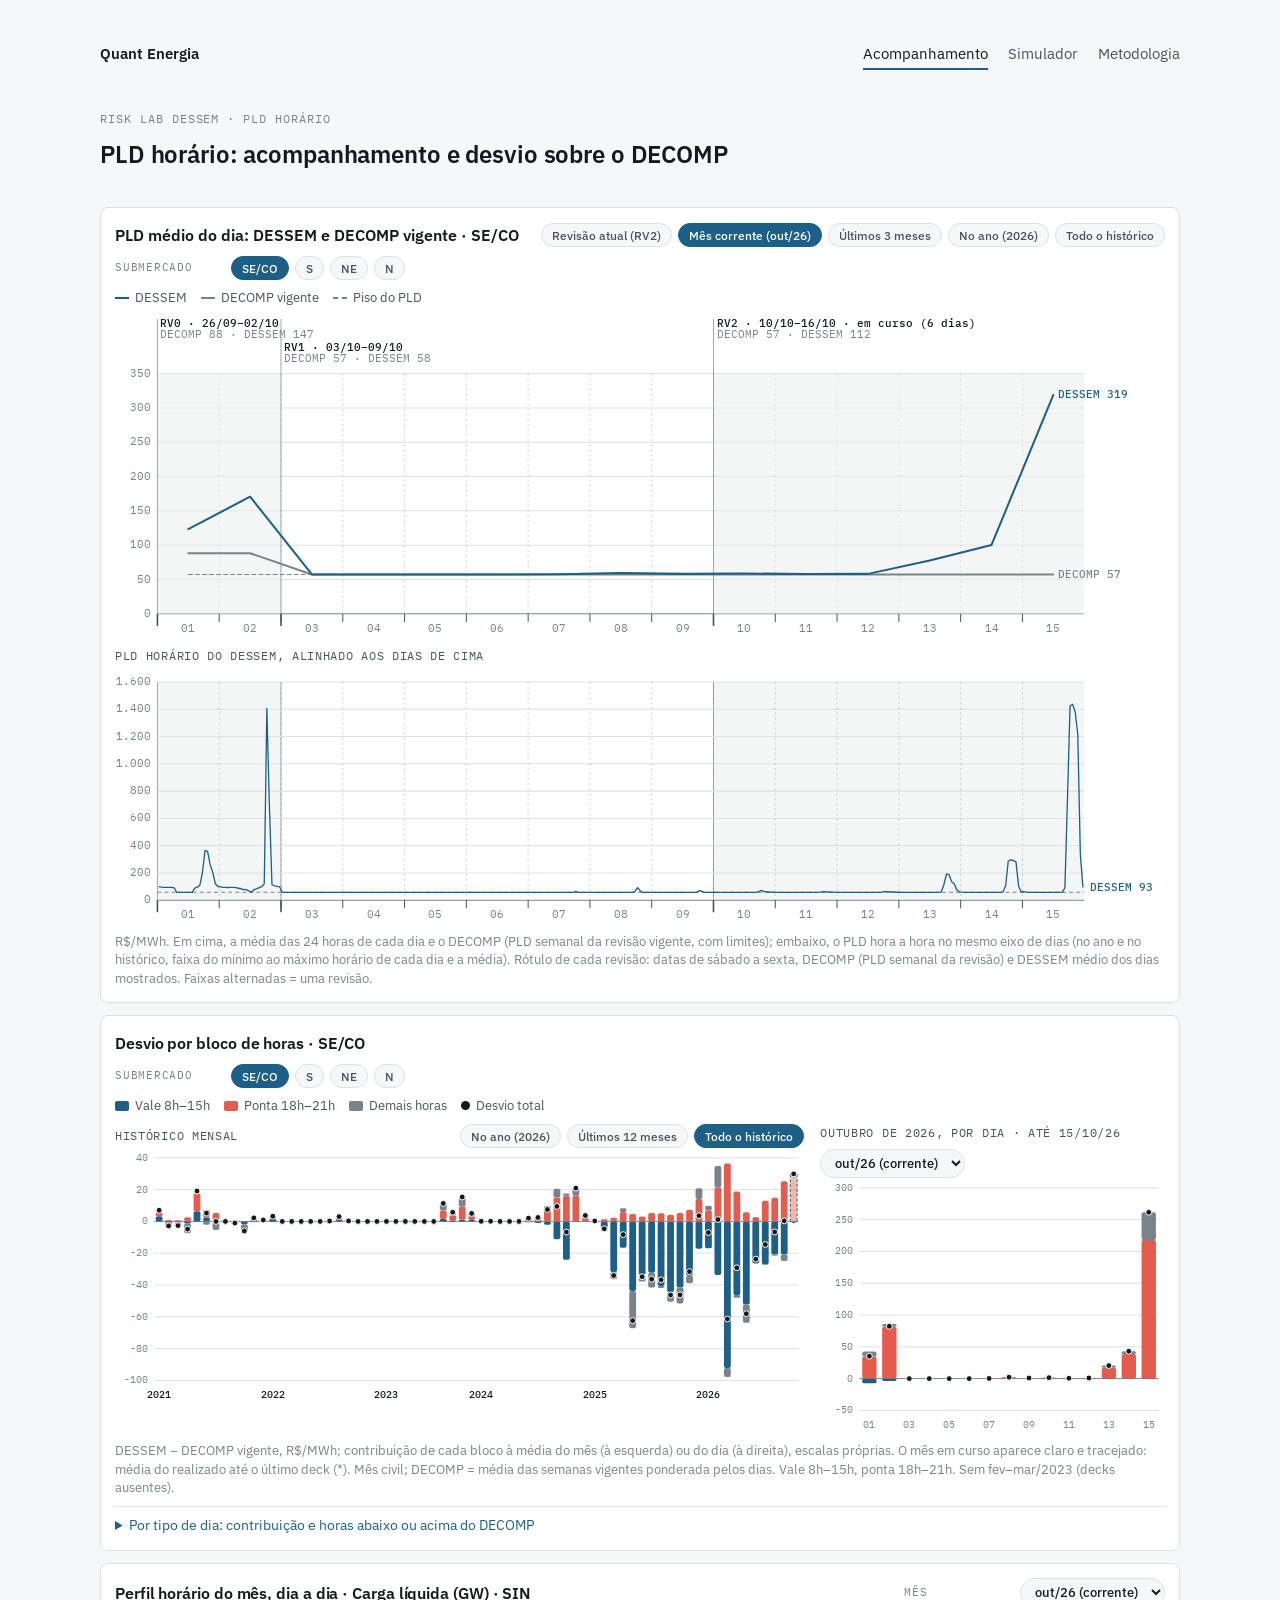
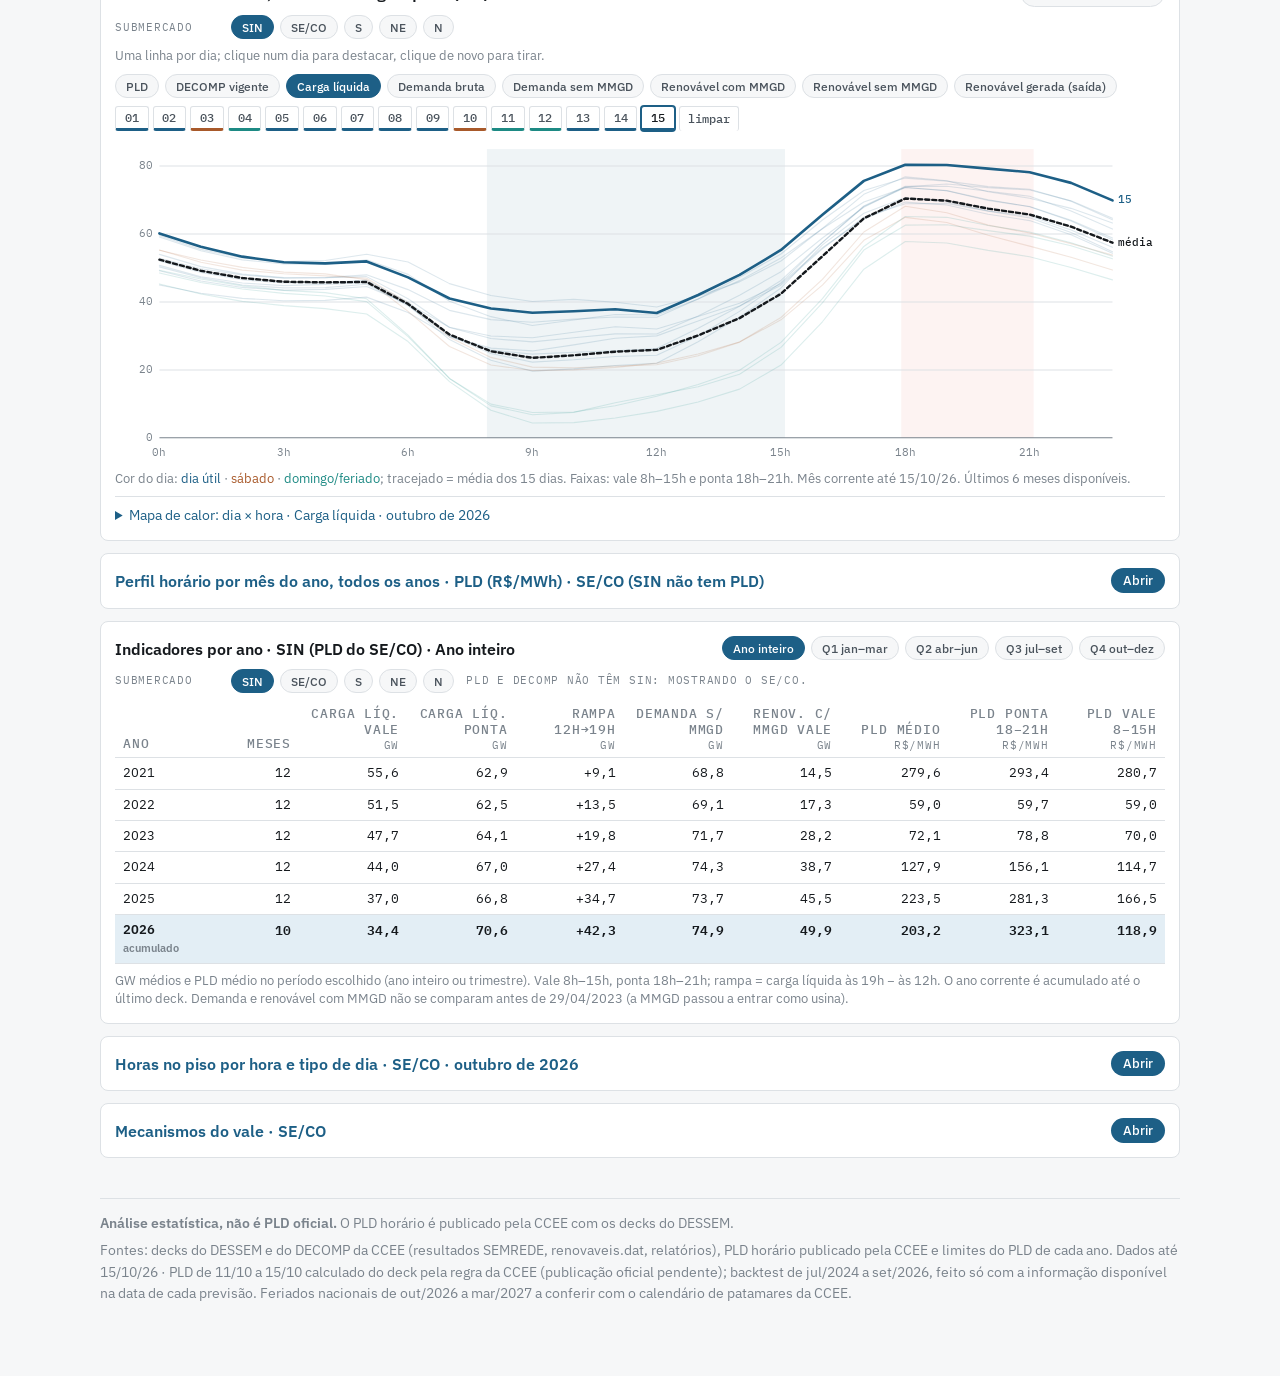
==== commit 64f77471: "Filtro de submercado por bloco, SIN como padrão nas variáveis físicas (D084)" ====
--- a/index.html
+++ b/index.html
@@ -27,14 +27,10 @@
   <!-- ===================== ACOMPANHAMENTO ===================== -->
   <section id="acompanhamento" aria-labelledby="titulo">
 
-    <div class="barra-abas">
-      <div class="abas" id="abas-sub" role="group" aria-label="Submercado"></div>
-      <span class="leg">O submercado vale para todos os gráficos desta seção.</span>
-    </div>
-
     <div class="bloco">
       <div class="barra-abas"><div class="ttl" id="tt-nivel">PLD médio do dia: DESSEM e DECOMP vigente</div>
         <div class="abas miud" id="abas-nivel" role="group" aria-label="Período"></div></div>
+      <div class="controles"><div class="lin"><span>Submercado</span><div class="abas miud" id="abas-sub-nivel" role="group" aria-label="Submercado"></div><span class="leg" id="nota-sub-nivel"></span></div></div>
       <div class="legenda-mini"><span><i class="l" style="border-color:var(--accent)"></i>DESSEM</span><span><i class="l" style="border-color:var(--ink-3)"></i>DECOMP vigente</span><span><i class="t" style="border-color:var(--ink-3)"></i>Piso do PLD</span></div>
       <svg id="g-nivel" viewBox="0 0 1040 320" role="img" aria-label="PLD médio diário do DESSEM e DECOMP vigente"></svg>
       <div class="mini-ttl"><span id="tt-nivel-hora">PLD horário do DESSEM, alinhado aos dias de cima</span></div>
@@ -44,6 +40,7 @@
 
     <div class="bloco">
       <h3 class="ttl" id="tt-mes">Desvio por bloco de horas</h3>
+      <div class="controles"><div class="lin"><span>Submercado</span><div class="abas miud" id="abas-sub-mes" role="group" aria-label="Submercado"></div><span class="leg" id="nota-sub-mes"></span></div></div>
       <div class="legenda-mini" id="leg-mes"></div>
       <div class="dois-tercos">
         <div><div class="barra-abas"><div class="mini-ttl"><span>Histórico mensal</span></div>
@@ -73,6 +70,7 @@
     <div class="bloco" id="b-perfil-dia">
       <div class="barra-abas"><h3 class="ttl" id="tt-pdia">Perfil horário do mês, dia a dia</h3>
         <div class="controles"><div class="lin"><span>Mês</span><select id="sel-mes-pdia" class="sel-mes" aria-label="Mês do perfil dia a dia"></select></div></div></div>
+      <div class="controles"><div class="lin"><span>Submercado</span><div class="abas miud" id="abas-sub-pdia" role="group" aria-label="Submercado"></div><span class="leg" id="nota-sub-pdia"></span></div></div>
       <div class="barra-abas"><span class="leg">Uma linha por dia; clique num dia para destacar, clique de novo para tirar.</span>
         <div class="abas miud" id="abas-var-dia" role="group" aria-label="Variável"></div></div>
       <div class="dias-leg" id="leg-pdia" role="group" aria-label="Dias do mês"></div>
@@ -87,6 +85,7 @@
 
     <details class="bloco" id="b-perfil">
       <summary class="ttl" id="tt-perfil">Perfil horário por mês do ano, todos os anos</summary>
+      <div class="controles"><div class="lin"><span>Submercado</span><div class="abas miud" id="abas-sub-perfil" role="group" aria-label="Submercado"></div><span class="leg" id="nota-sub-perfil"></span></div></div>
       <div class="barra-abas"><div class="abas miud" id="abas-visao" role="group" aria-label="Visão dos painéis"></div>
         <div class="abas miud" id="abas-var" role="group" aria-label="Variável"></div></div>
       <span class="leg" id="sub-perfil">Um painel por mês, uma linha por ano, escala comum a todos os painéis.</span>
@@ -99,6 +98,7 @@
     <div class="bloco">
       <div class="barra-abas"><h3 class="ttl" id="tt-ind">Indicadores por ano</h3>
         <div class="abas miud" id="abas-per-ind" role="group" aria-label="Período dos indicadores"></div></div>
+      <div class="controles"><div class="lin"><span>Submercado</span><div class="abas miud" id="abas-sub-ind" role="group" aria-label="Submercado"></div><span class="leg" id="nota-sub-ind"></span></div></div>
       <table id="t-ind" class="compacta ind"><thead><tr><th>Ano</th><th class="n">Meses</th><th class="n">Carga líq. vale<small>GW</small></th><th class="n">Carga líq. ponta<small>GW</small></th><th class="n">Rampa 12h→19h<small>GW</small></th><th class="n">Demanda s/ MMGD<small>GW</small></th><th class="n">Renov. c/ MMGD vale<small>GW</small></th><th class="n">PLD médio<small>R$/MWh</small></th><th class="n">PLD ponta 18–21h<small>R$/MWh</small></th><th class="n">PLD vale 8–15h<small>R$/MWh</small></th></tr></thead><tbody></tbody></table>
       <p class="leg">GW médios e PLD médio no período escolhido (ano inteiro ou trimestre). Vale 8h–15h, ponta 18h–21h; rampa = carga líquida às 19h − às 12h. O ano corrente é acumulado até o último deck. Demanda e renovável com MMGD não se comparam antes de 29/04/2023 (a MMGD passou a entrar como usina).</p>
     </div>
@@ -107,7 +107,7 @@
       <summary class="ttl" id="tt-hora">Horas no piso por hora e tipo de dia</summary>
       <div class="barra-abas"><span></span>
         <div class="abas miud" id="abas-medida" role="group" aria-label="Medida"></div></div>
-      <div class="controles"><div class="lin"><span>Mês</span><div class="abas miud" id="abas-mes-h" role="group" aria-label="Mês"></div></div></div>
+      <div class="controles"><div class="lin"><span>Submercado</span><div class="abas miud" id="abas-sub-hora" role="group" aria-label="Submercado"></div><span class="leg" id="nota-sub-hora"></span></div><div class="lin"><span>Mês</span><div class="abas miud" id="abas-mes-h" role="group" aria-label="Mês"></div></div></div>
       <div class="legenda-mini"><span><i class="l" style="border-color:var(--t-util)"></i>Dia útil</span><span><i class="l" style="border-color:var(--t-sab)"></i>Sábado</span><span><i class="l" style="border-color:var(--t-dom)"></i>Domingo/feriado</span></div>
       <svg id="g-hora" viewBox="0 0 1040 240" role="img" aria-label="Percentual das horas no piso por hora do dia"></svg>
       <div class="mini-ttl"><span id="tt-sem-hora">Por semana operativa (revisão do DECOMP) do mês selecionado</span></div>
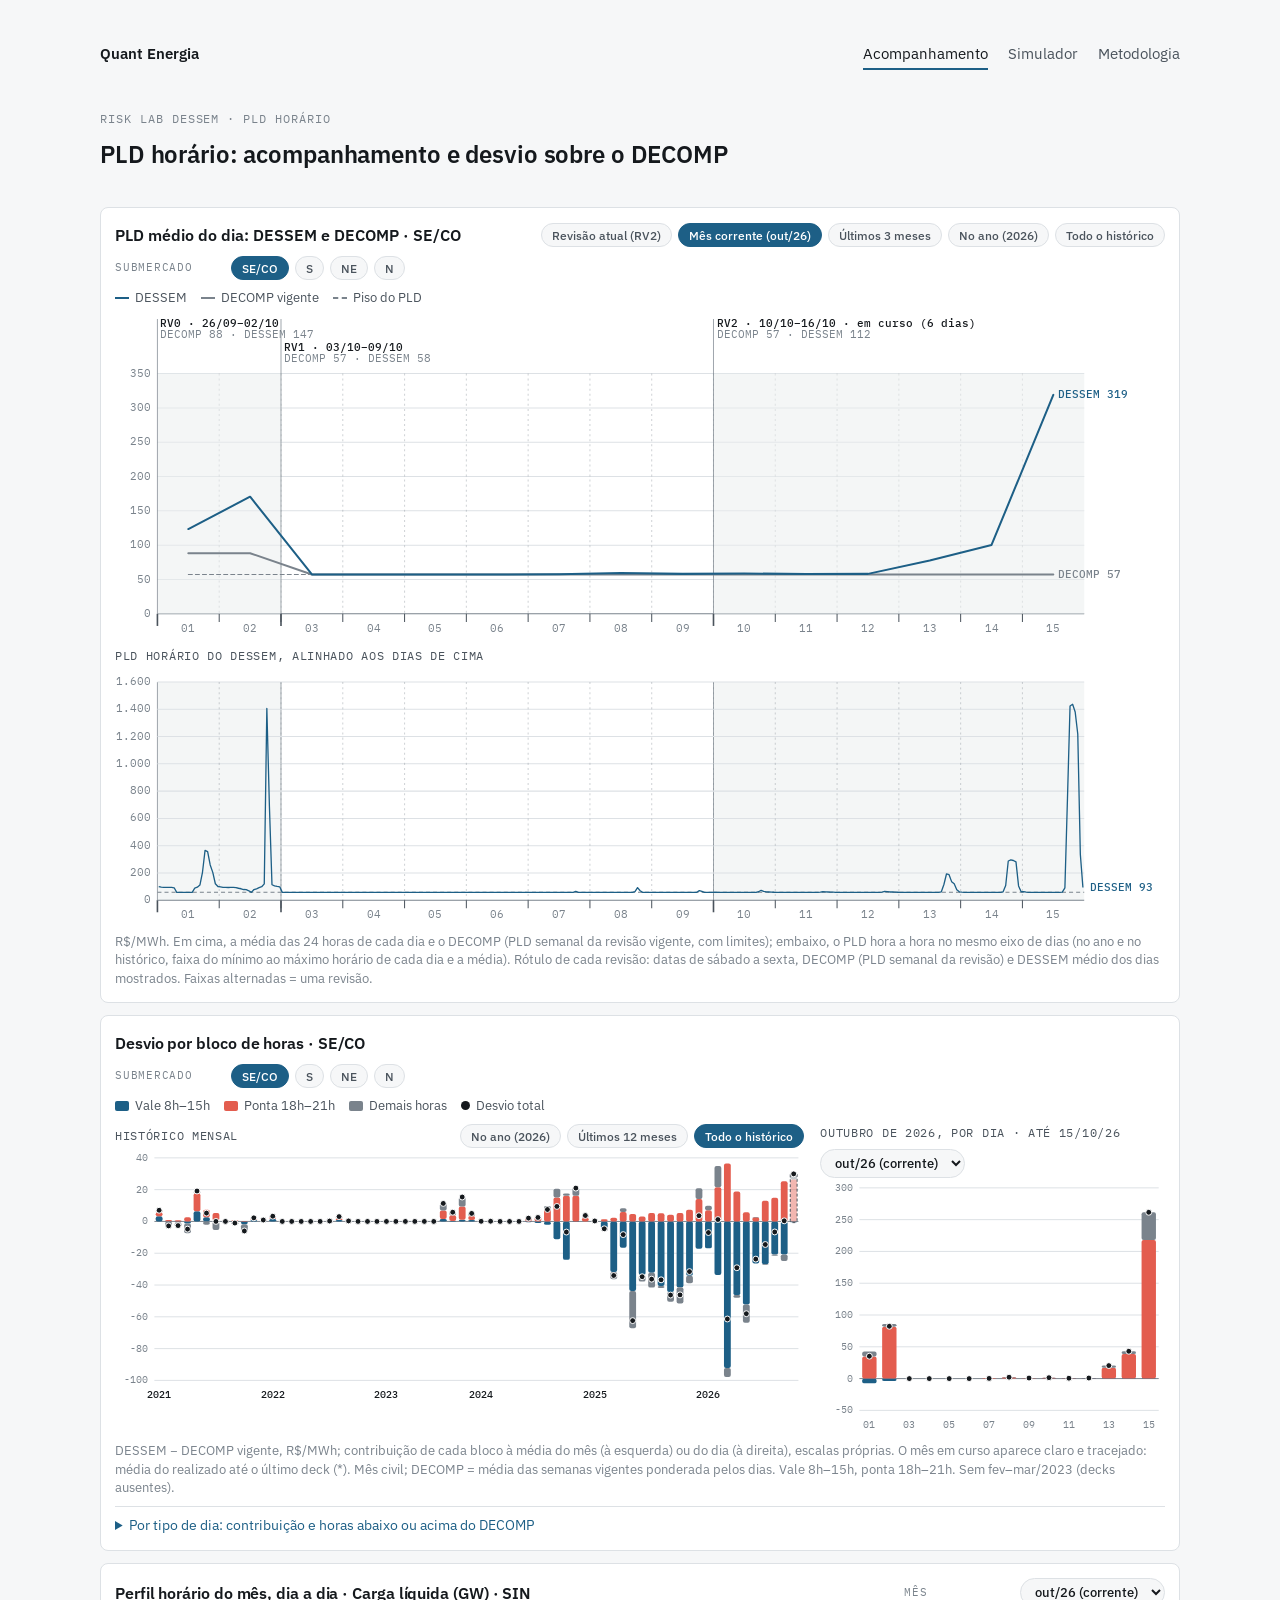
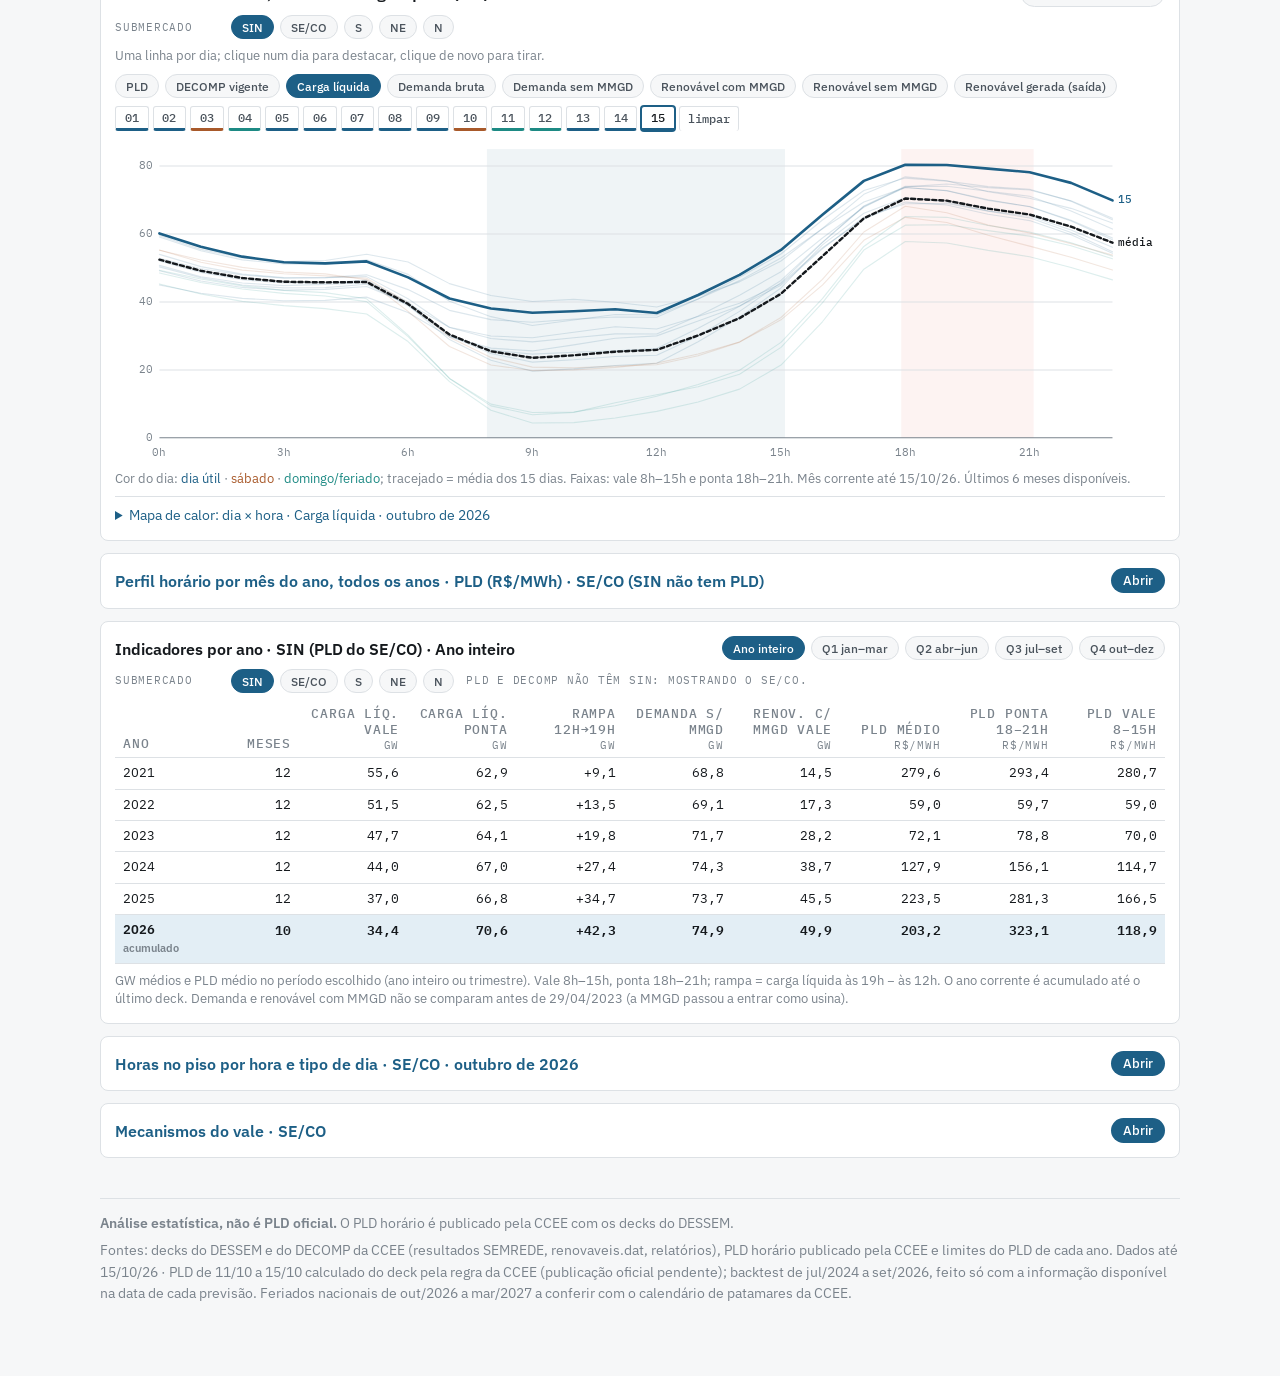
==== commit e06aaac4: "Título do PLD médio do dia sem "vigente"" ====
--- a/index.html
+++ b/index.html
@@ -28,7 +28,7 @@
   <section id="acompanhamento" aria-labelledby="titulo">
 
     <div class="bloco">
-      <div class="barra-abas"><div class="ttl" id="tt-nivel">PLD médio do dia: DESSEM e DECOMP vigente</div>
+      <div class="barra-abas"><div class="ttl" id="tt-nivel">PLD médio do dia: DESSEM e DECOMP</div>
         <div class="abas miud" id="abas-nivel" role="group" aria-label="Período"></div></div>
       <div class="controles"><div class="lin"><span>Submercado</span><div class="abas miud" id="abas-sub-nivel" role="group" aria-label="Submercado"></div><span class="leg" id="nota-sub-nivel"></span></div></div>
       <div class="legenda-mini"><span><i class="l" style="border-color:var(--accent)"></i>DESSEM</span><span><i class="l" style="border-color:var(--ink-3)"></i>DECOMP vigente</span><span><i class="t" style="border-color:var(--ink-3)"></i>Piso do PLD</span></div>
